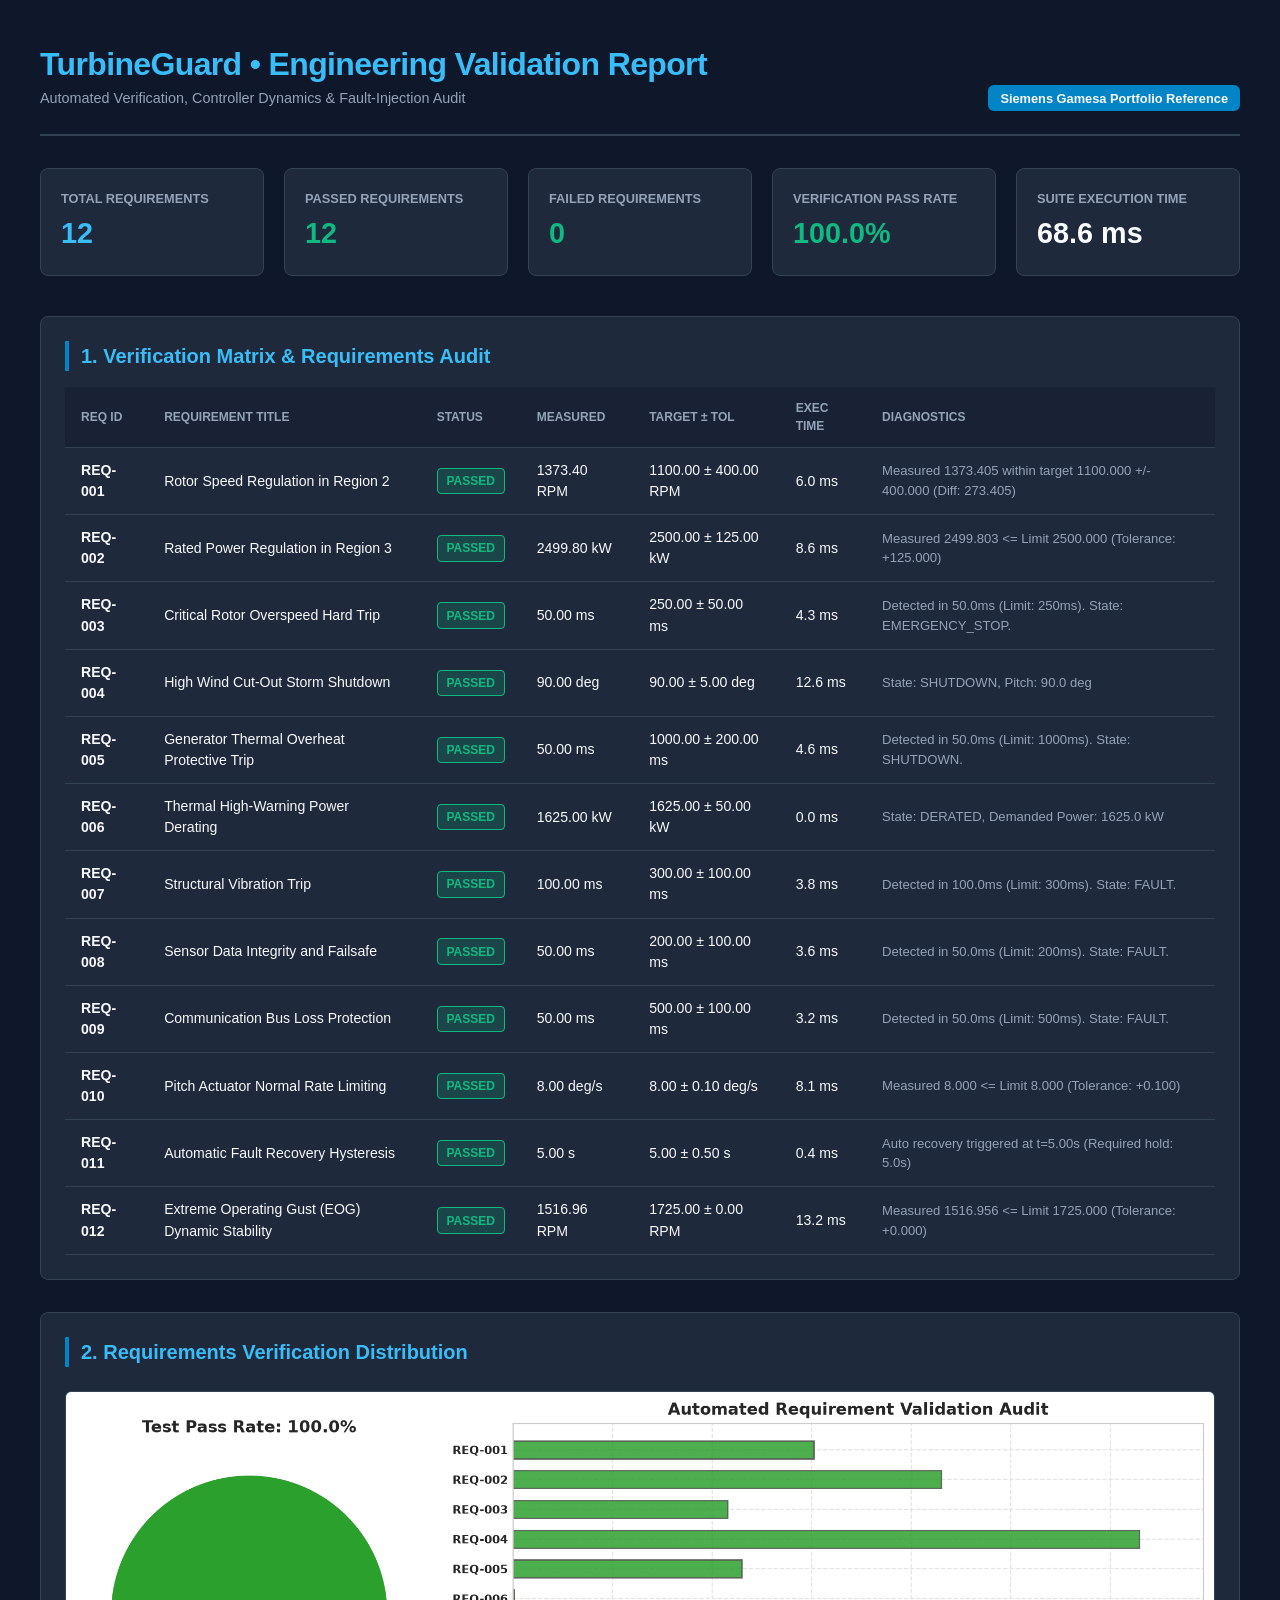
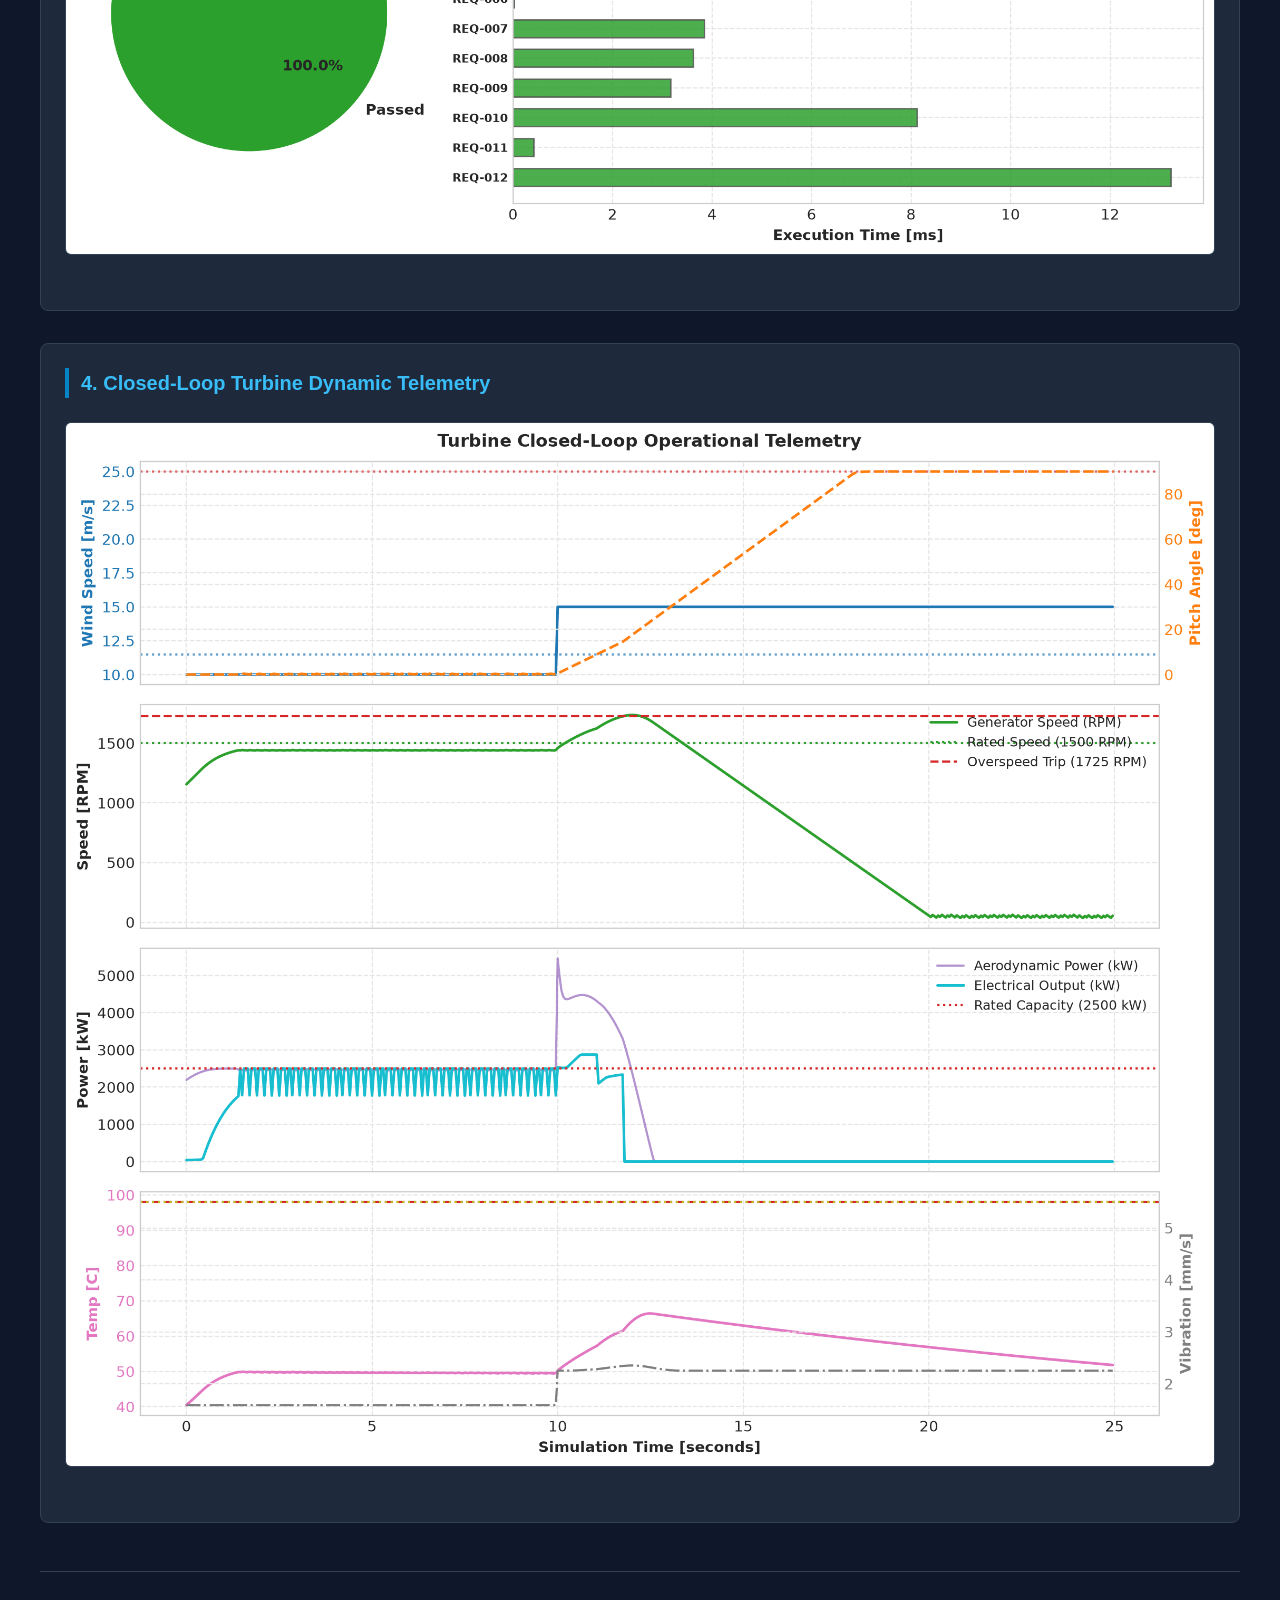
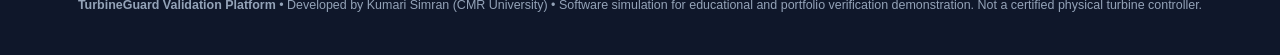
==== reports/validation_report.html @ 7c0668f4 "feat: initial release of TurbineGuard wind turbine controller validation platform" ====
<!DOCTYPE html>
<html lang="en">
<head>
    <meta charset="UTF-8">
    <meta name="viewport" content="width=device-width, initial-scale=1.0">
    <title>TurbineGuard Validation Engineering Report</title>
    <style>
        :root {
            --bg: #0f172a;
            --surface: #1e293b;
            --surface-card: #182234;
            --text: #f8fafc;
            --text-muted: #94a3b8;
            --border: #334155;
            --primary: #0284c7;
            --accent: #38bdf8;
            --success: #10b981;
            --danger: #ef4444;
            --warning: #f59e0b;
        }
        * { box-sizing: border-box; margin: 0; padding: 0; }
        body {
            font-family: -apple-system, BlinkMacSystemFont, "Segoe UI", Roboto, Helvetica, Arial, sans-serif;
            background: var(--bg);
            color: var(--text);
            line-height: 1.5;
            padding: 2.5rem;
        }
        .header {
            border-bottom: 2px solid var(--border);
            padding-bottom: 1.5rem;
            margin-bottom: 2rem;
            display: flex;
            justify-content: space-between;
            align-items: flex-end;
        }
        .header h1 { font-size: 2rem; font-weight: 800; color: var(--accent); letter-spacing: -0.02em; }
        .header p { color: var(--text-muted); font-size: 0.9rem; }
        .badge-header { background: var(--primary); padding: 0.35rem 0.75rem; border-radius: 6px; font-weight: 600; font-size: 0.8rem; }
        
        .kpi-grid {
            display: grid;
            grid-template-columns: repeat(auto-fit, minmax(200px, 1fr));
            gap: 1.25rem;
            margin-bottom: 2.5rem;
        }
        .kpi-card {
            background: var(--surface);
            border: 1px solid var(--border);
            border-radius: 8px;
            padding: 1.25rem;
        }
        .kpi-title { font-size: 0.8rem; text-transform: uppercase; color: var(--text-muted); font-weight: 700; }
        .kpi-value { font-size: 1.8rem; font-weight: 800; margin-top: 0.25rem; }
        .kpi-value.green { color: var(--success); }
        .kpi-value.blue { color: var(--accent); }
        .kpi-value.yellow { color: var(--warning); }
        .kpi-value.red { color: var(--danger); }

        .section {
            background: var(--surface);
            border: 1px solid var(--border);
            border-radius: 8px;
            padding: 1.5rem;
            margin-bottom: 2rem;
        }
        .section h2 { font-size: 1.25rem; font-weight: 700; margin-bottom: 1rem; color: var(--accent); border-left: 4px solid var(--primary); padding-left: 0.75rem; }
        
        table {
            width: 100%;
            border-collapse: collapse;
            font-size: 0.88rem;
            text-align: left;
            margin-top: 0.5rem;
        }
        th, td {
            padding: 0.75rem 1rem;
            border-bottom: 1px solid var(--border);
        }
        th { background: var(--surface-card); color: var(--text-muted); font-weight: 700; text-transform: uppercase; font-size: 0.75rem; }
        .desc-cell { color: var(--text-muted); font-size: 0.82rem; }
        
        .badge {
            display: inline-block;
            padding: 0.2rem 0.55rem;
            border-radius: 4px;
            font-size: 0.75rem;
            font-weight: 700;
        }
        .badge-pass { background: rgba(16, 185, 129, 0.2); color: var(--success); border: 1px solid var(--success); }
        .badge-fail { background: rgba(239, 68, 68, 0.2); color: var(--danger); border: 1px solid var(--danger); }
        
        .figure-container {
            text-align: center;
            margin: 1.5rem 0;
        }
        .figure-container img {
            max-width: 100%;
            border-radius: 6px;
            border: 1px solid var(--border);
        }
        .disclaimer {
            font-size: 0.78rem;
            color: var(--text-muted);
            border-top: 1px solid var(--border);
            padding-top: 1.5rem;
            margin-top: 3rem;
            text-align: center;
        }
    </style>
</head>
<body>
    <div class="header">
        <div>
            <h1>TurbineGuard &bull; Engineering Validation Report</h1>
            <p>Automated Verification, Controller Dynamics & Fault-Injection Audit</p>
        </div>
        <div>
            <span class="badge-header">Siemens Gamesa Portfolio Reference</span>
        </div>
    </div>

    <div class="kpi-grid">
        <div class="kpi-card">
            <div class="kpi-title">Total Requirements</div>
            <div class="kpi-value blue">12</div>
        </div>
        <div class="kpi-card">
            <div class="kpi-title">Passed Requirements</div>
            <div class="kpi-value green">12</div>
        </div>
        <div class="kpi-card">
            <div class="kpi-title">Failed Requirements</div>
            <div class="kpi-value green">0</div>
        </div>
        <div class="kpi-card">
            <div class="kpi-title">Verification Pass Rate</div>
            <div class="kpi-value green">100.0%</div>
        </div>
        <div class="kpi-card">
            <div class="kpi-title">Suite Execution Time</div>
            <div class="kpi-value">68.6 ms</div>
        </div>
    </div>

    <div class="section">
        <h2>1. Verification Matrix & Requirements Audit</h2>
        <table>
            <thead>
                <tr>
                    <th>Req ID</th>
                    <th>Requirement Title</th>
                    <th>Status</th>
                    <th>Measured</th>
                    <th>Target &plusmn; Tol</th>
                    <th>Exec Time</th>
                    <th>Diagnostics</th>
                </tr>
            </thead>
            <tbody>
                
            <tr>
                <td><strong>REQ-001</strong></td>
                <td>Rotor Speed Regulation in Region 2</td>
                <td><span class="badge badge-pass">PASSED</span></td>
                <td>1373.40 RPM</td>
                <td>1100.00 &plusmn; 400.00 RPM</td>
                <td>6.0 ms</td>
                <td class="desc-cell">Measured 1373.405 within target 1100.000 +/- 400.000 (Diff: 273.405)</td>
            </tr>
            
            <tr>
                <td><strong>REQ-002</strong></td>
                <td>Rated Power Regulation in Region 3</td>
                <td><span class="badge badge-pass">PASSED</span></td>
                <td>2499.80 kW</td>
                <td>2500.00 &plusmn; 125.00 kW</td>
                <td>8.6 ms</td>
                <td class="desc-cell">Measured 2499.803 <= Limit 2500.000 (Tolerance: +125.000)</td>
            </tr>
            
            <tr>
                <td><strong>REQ-003</strong></td>
                <td>Critical Rotor Overspeed Hard Trip</td>
                <td><span class="badge badge-pass">PASSED</span></td>
                <td>50.00 ms</td>
                <td>250.00 &plusmn; 50.00 ms</td>
                <td>4.3 ms</td>
                <td class="desc-cell">Detected in 50.0ms (Limit: 250ms). State: EMERGENCY_STOP.</td>
            </tr>
            
            <tr>
                <td><strong>REQ-004</strong></td>
                <td>High Wind Cut-Out Storm Shutdown</td>
                <td><span class="badge badge-pass">PASSED</span></td>
                <td>90.00 deg</td>
                <td>90.00 &plusmn; 5.00 deg</td>
                <td>12.6 ms</td>
                <td class="desc-cell">State: SHUTDOWN, Pitch: 90.0 deg</td>
            </tr>
            
            <tr>
                <td><strong>REQ-005</strong></td>
                <td>Generator Thermal Overheat Protective Trip</td>
                <td><span class="badge badge-pass">PASSED</span></td>
                <td>50.00 ms</td>
                <td>1000.00 &plusmn; 200.00 ms</td>
                <td>4.6 ms</td>
                <td class="desc-cell">Detected in 50.0ms (Limit: 1000ms). State: SHUTDOWN.</td>
            </tr>
            
            <tr>
                <td><strong>REQ-006</strong></td>
                <td>Thermal High-Warning Power Derating</td>
                <td><span class="badge badge-pass">PASSED</span></td>
                <td>1625.00 kW</td>
                <td>1625.00 &plusmn; 50.00 kW</td>
                <td>0.0 ms</td>
                <td class="desc-cell">State: DERATED, Demanded Power: 1625.0 kW</td>
            </tr>
            
            <tr>
                <td><strong>REQ-007</strong></td>
                <td>Structural Vibration Trip</td>
                <td><span class="badge badge-pass">PASSED</span></td>
                <td>100.00 ms</td>
                <td>300.00 &plusmn; 100.00 ms</td>
                <td>3.8 ms</td>
                <td class="desc-cell">Detected in 100.0ms (Limit: 300ms). State: FAULT.</td>
            </tr>
            
            <tr>
                <td><strong>REQ-008</strong></td>
                <td>Sensor Data Integrity and Failsafe</td>
                <td><span class="badge badge-pass">PASSED</span></td>
                <td>50.00 ms</td>
                <td>200.00 &plusmn; 100.00 ms</td>
                <td>3.6 ms</td>
                <td class="desc-cell">Detected in 50.0ms (Limit: 200ms). State: FAULT.</td>
            </tr>
            
            <tr>
                <td><strong>REQ-009</strong></td>
                <td>Communication Bus Loss Protection</td>
                <td><span class="badge badge-pass">PASSED</span></td>
                <td>50.00 ms</td>
                <td>500.00 &plusmn; 100.00 ms</td>
                <td>3.2 ms</td>
                <td class="desc-cell">Detected in 50.0ms (Limit: 500ms). State: FAULT.</td>
            </tr>
            
            <tr>
                <td><strong>REQ-010</strong></td>
                <td>Pitch Actuator Normal Rate Limiting</td>
                <td><span class="badge badge-pass">PASSED</span></td>
                <td>8.00 deg/s</td>
                <td>8.00 &plusmn; 0.10 deg/s</td>
                <td>8.1 ms</td>
                <td class="desc-cell">Measured 8.000 <= Limit 8.000 (Tolerance: +0.100)</td>
            </tr>
            
            <tr>
                <td><strong>REQ-011</strong></td>
                <td>Automatic Fault Recovery Hysteresis</td>
                <td><span class="badge badge-pass">PASSED</span></td>
                <td>5.00 s</td>
                <td>5.00 &plusmn; 0.50 s</td>
                <td>0.4 ms</td>
                <td class="desc-cell">Auto recovery triggered at t=5.00s (Required hold: 5.0s)</td>
            </tr>
            
            <tr>
                <td><strong>REQ-012</strong></td>
                <td>Extreme Operating Gust (EOG) Dynamic Stability</td>
                <td><span class="badge badge-pass">PASSED</span></td>
                <td>1516.96 RPM</td>
                <td>1725.00 &plusmn; 0.00 RPM</td>
                <td>13.2 ms</td>
                <td class="desc-cell">Measured 1516.956 <= Limit 1725.000 (Tolerance: +0.000)</td>
            </tr>
            
            </tbody>
        </table>
    </div>

    <div class="section">
        <h2>2. Requirements Verification Distribution</h2>
        <div class="figure-container">
            <img src="[data-uri]" alt="Validation Matrix Breakdown" />
        </div>
    </div>

    

    <div class="section"><h2>4. Closed-Loop Turbine Dynamic Telemetry</h2><div class="figure-container"><img src="[data-uri]" alt="Turbine Telemetry" /></div></div>

    

    <div class="disclaimer">
        <strong>TurbineGuard Validation Platform</strong> &bull; Developed by Kumari Simran (CMR University) &bull; Software simulation for educational and portfolio verification demonstration. Not a certified physical turbine controller.
    </div>
</body>
</html>
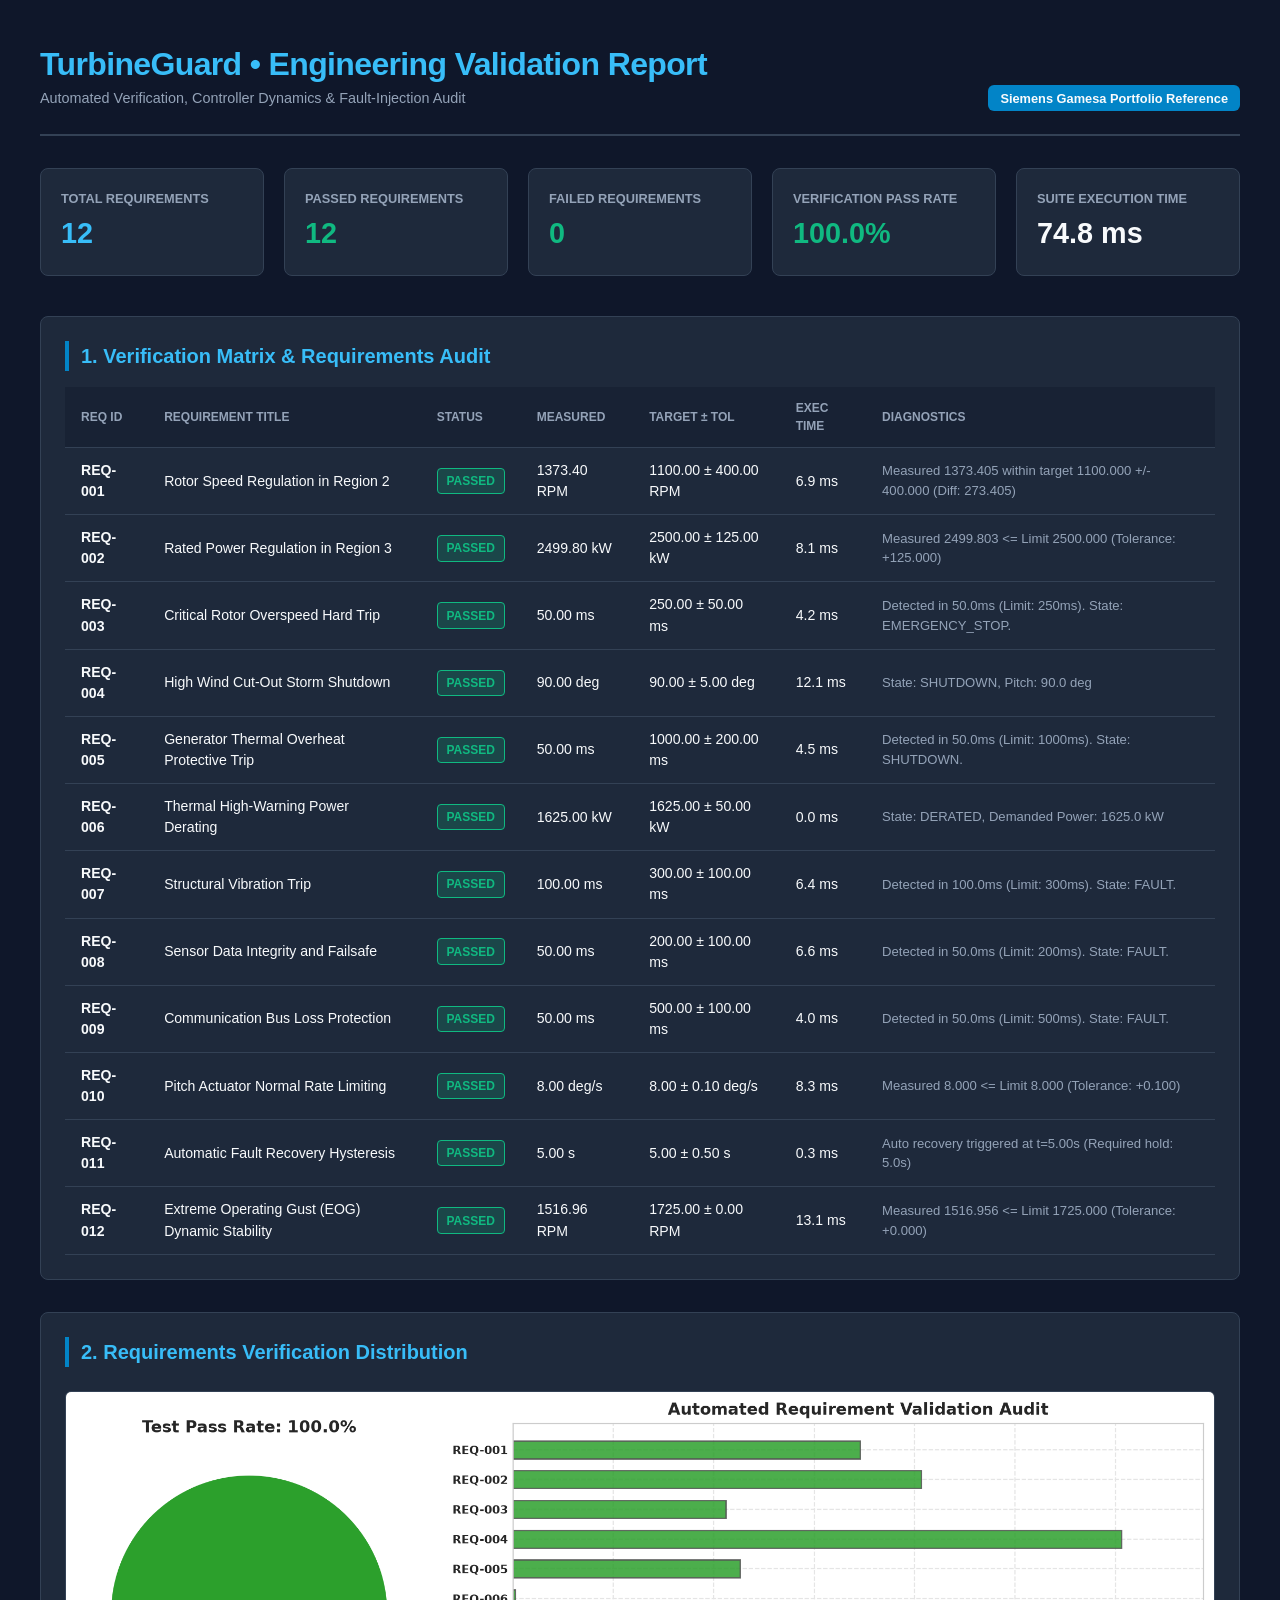
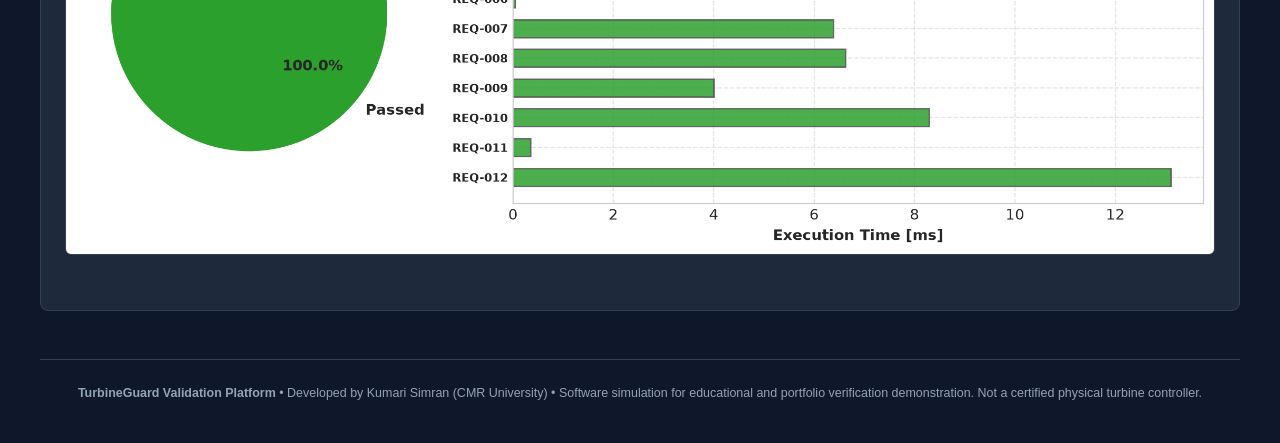
==== commit 235d0106: "feat(frontend): rebuild TurbineGuard as premium SaaS engineering platform (Linear/Stripe aesthetic)" ====
--- a/reports/validation_report.html
+++ b/reports/validation_report.html
@@ -139,7 +139,7 @@
         </div>
         <div class="kpi-card">
             <div class="kpi-title">Suite Execution Time</div>
-            <div class="kpi-value">68.6 ms</div>
+            <div class="kpi-value">74.8 ms</div>
         </div>
     </div>
 
@@ -165,7 +165,7 @@
                 <td><span class="badge badge-pass">PASSED</span></td>
                 <td>1373.40 RPM</td>
                 <td>1100.00 &plusmn; 400.00 RPM</td>
-                <td>6.0 ms</td>
+                <td>6.9 ms</td>
                 <td class="desc-cell">Measured 1373.405 within target 1100.000 +/- 400.000 (Diff: 273.405)</td>
             </tr>
             
@@ -175,7 +175,7 @@
                 <td><span class="badge badge-pass">PASSED</span></td>
                 <td>2499.80 kW</td>
                 <td>2500.00 &plusmn; 125.00 kW</td>
-                <td>8.6 ms</td>
+                <td>8.1 ms</td>
                 <td class="desc-cell">Measured 2499.803 <= Limit 2500.000 (Tolerance: +125.000)</td>
             </tr>
             
@@ -185,7 +185,7 @@
                 <td><span class="badge badge-pass">PASSED</span></td>
                 <td>50.00 ms</td>
                 <td>250.00 &plusmn; 50.00 ms</td>
-                <td>4.3 ms</td>
+                <td>4.2 ms</td>
                 <td class="desc-cell">Detected in 50.0ms (Limit: 250ms). State: EMERGENCY_STOP.</td>
             </tr>
             
@@ -195,7 +195,7 @@
                 <td><span class="badge badge-pass">PASSED</span></td>
                 <td>90.00 deg</td>
                 <td>90.00 &plusmn; 5.00 deg</td>
-                <td>12.6 ms</td>
+                <td>12.1 ms</td>
                 <td class="desc-cell">State: SHUTDOWN, Pitch: 90.0 deg</td>
             </tr>
             
@@ -205,7 +205,7 @@
                 <td><span class="badge badge-pass">PASSED</span></td>
                 <td>50.00 ms</td>
                 <td>1000.00 &plusmn; 200.00 ms</td>
-                <td>4.6 ms</td>
+                <td>4.5 ms</td>
                 <td class="desc-cell">Detected in 50.0ms (Limit: 1000ms). State: SHUTDOWN.</td>
             </tr>
             
@@ -225,7 +225,7 @@
                 <td><span class="badge badge-pass">PASSED</span></td>
                 <td>100.00 ms</td>
                 <td>300.00 &plusmn; 100.00 ms</td>
-                <td>3.8 ms</td>
+                <td>6.4 ms</td>
                 <td class="desc-cell">Detected in 100.0ms (Limit: 300ms). State: FAULT.</td>
             </tr>
             
@@ -235,7 +235,7 @@
                 <td><span class="badge badge-pass">PASSED</span></td>
                 <td>50.00 ms</td>
                 <td>200.00 &plusmn; 100.00 ms</td>
-                <td>3.6 ms</td>
+                <td>6.6 ms</td>
                 <td class="desc-cell">Detected in 50.0ms (Limit: 200ms). State: FAULT.</td>
             </tr>
             
@@ -245,7 +245,7 @@
                 <td><span class="badge badge-pass">PASSED</span></td>
                 <td>50.00 ms</td>
                 <td>500.00 &plusmn; 100.00 ms</td>
-                <td>3.2 ms</td>
+                <td>4.0 ms</td>
                 <td class="desc-cell">Detected in 50.0ms (Limit: 500ms). State: FAULT.</td>
             </tr>
             
@@ -255,7 +255,7 @@
                 <td><span class="badge badge-pass">PASSED</span></td>
                 <td>8.00 deg/s</td>
                 <td>8.00 &plusmn; 0.10 deg/s</td>
-                <td>8.1 ms</td>
+                <td>8.3 ms</td>
                 <td class="desc-cell">Measured 8.000 <= Limit 8.000 (Tolerance: +0.100)</td>
             </tr>
             
@@ -265,7 +265,7 @@
                 <td><span class="badge badge-pass">PASSED</span></td>
                 <td>5.00 s</td>
                 <td>5.00 &plusmn; 0.50 s</td>
-                <td>0.4 ms</td>
+                <td>0.3 ms</td>
                 <td class="desc-cell">Auto recovery triggered at t=5.00s (Required hold: 5.0s)</td>
             </tr>
             
@@ -275,7 +275,7 @@
                 <td><span class="badge badge-pass">PASSED</span></td>
                 <td>1516.96 RPM</td>
                 <td>1725.00 &plusmn; 0.00 RPM</td>
-                <td>13.2 ms</td>
+                <td>13.1 ms</td>
                 <td class="desc-cell">Measured 1516.956 <= Limit 1725.000 (Tolerance: +0.000)</td>
             </tr>
             
@@ -286,13 +286,13 @@
     <div class="section">
         <h2>2. Requirements Verification Distribution</h2>
         <div class="figure-container">
-            <img src="[data-uri]" alt="Validation Matrix Breakdown" />
+            <img src="[data-uri]" alt="Validation Matrix Breakdown" />
         </div>
     </div>
 
     
 
-    <div class="section"><h2>4. Closed-Loop Turbine Dynamic Telemetry</h2><div class="figure-container"><img src="[data-uri]